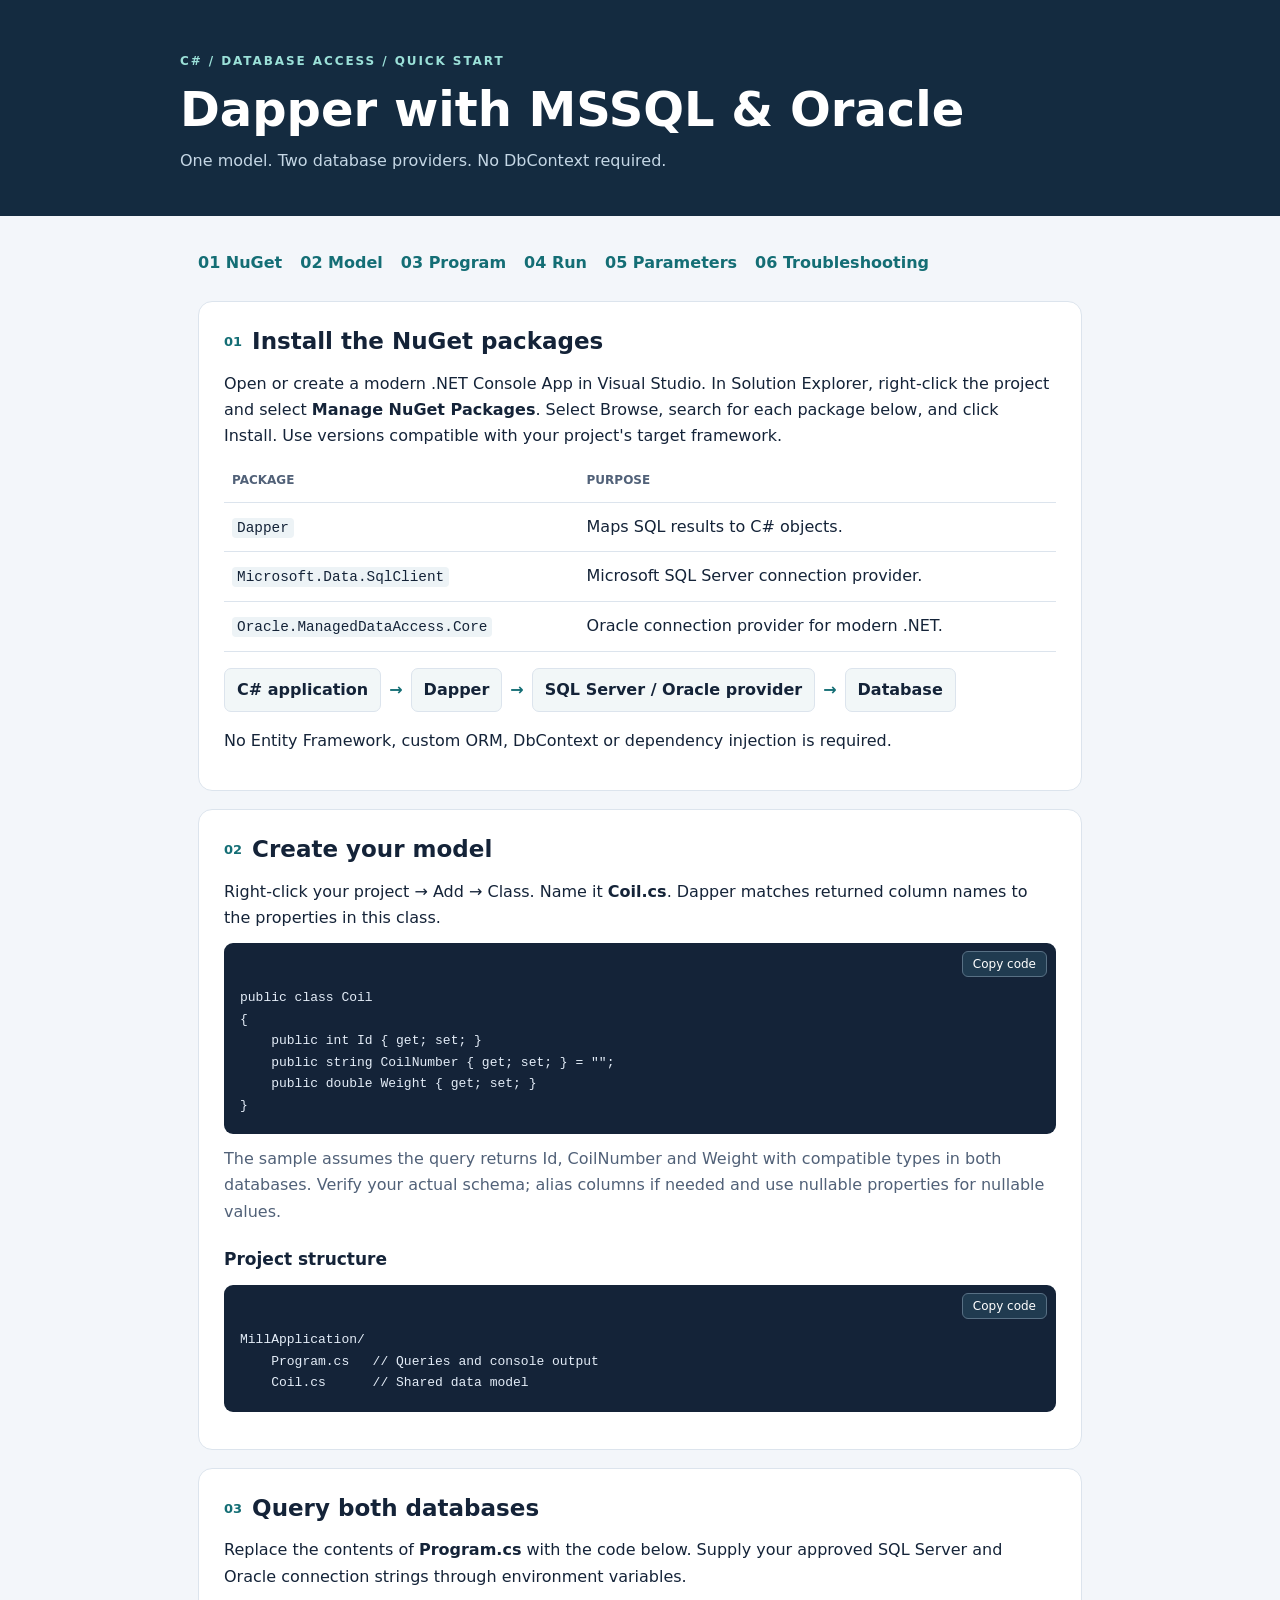
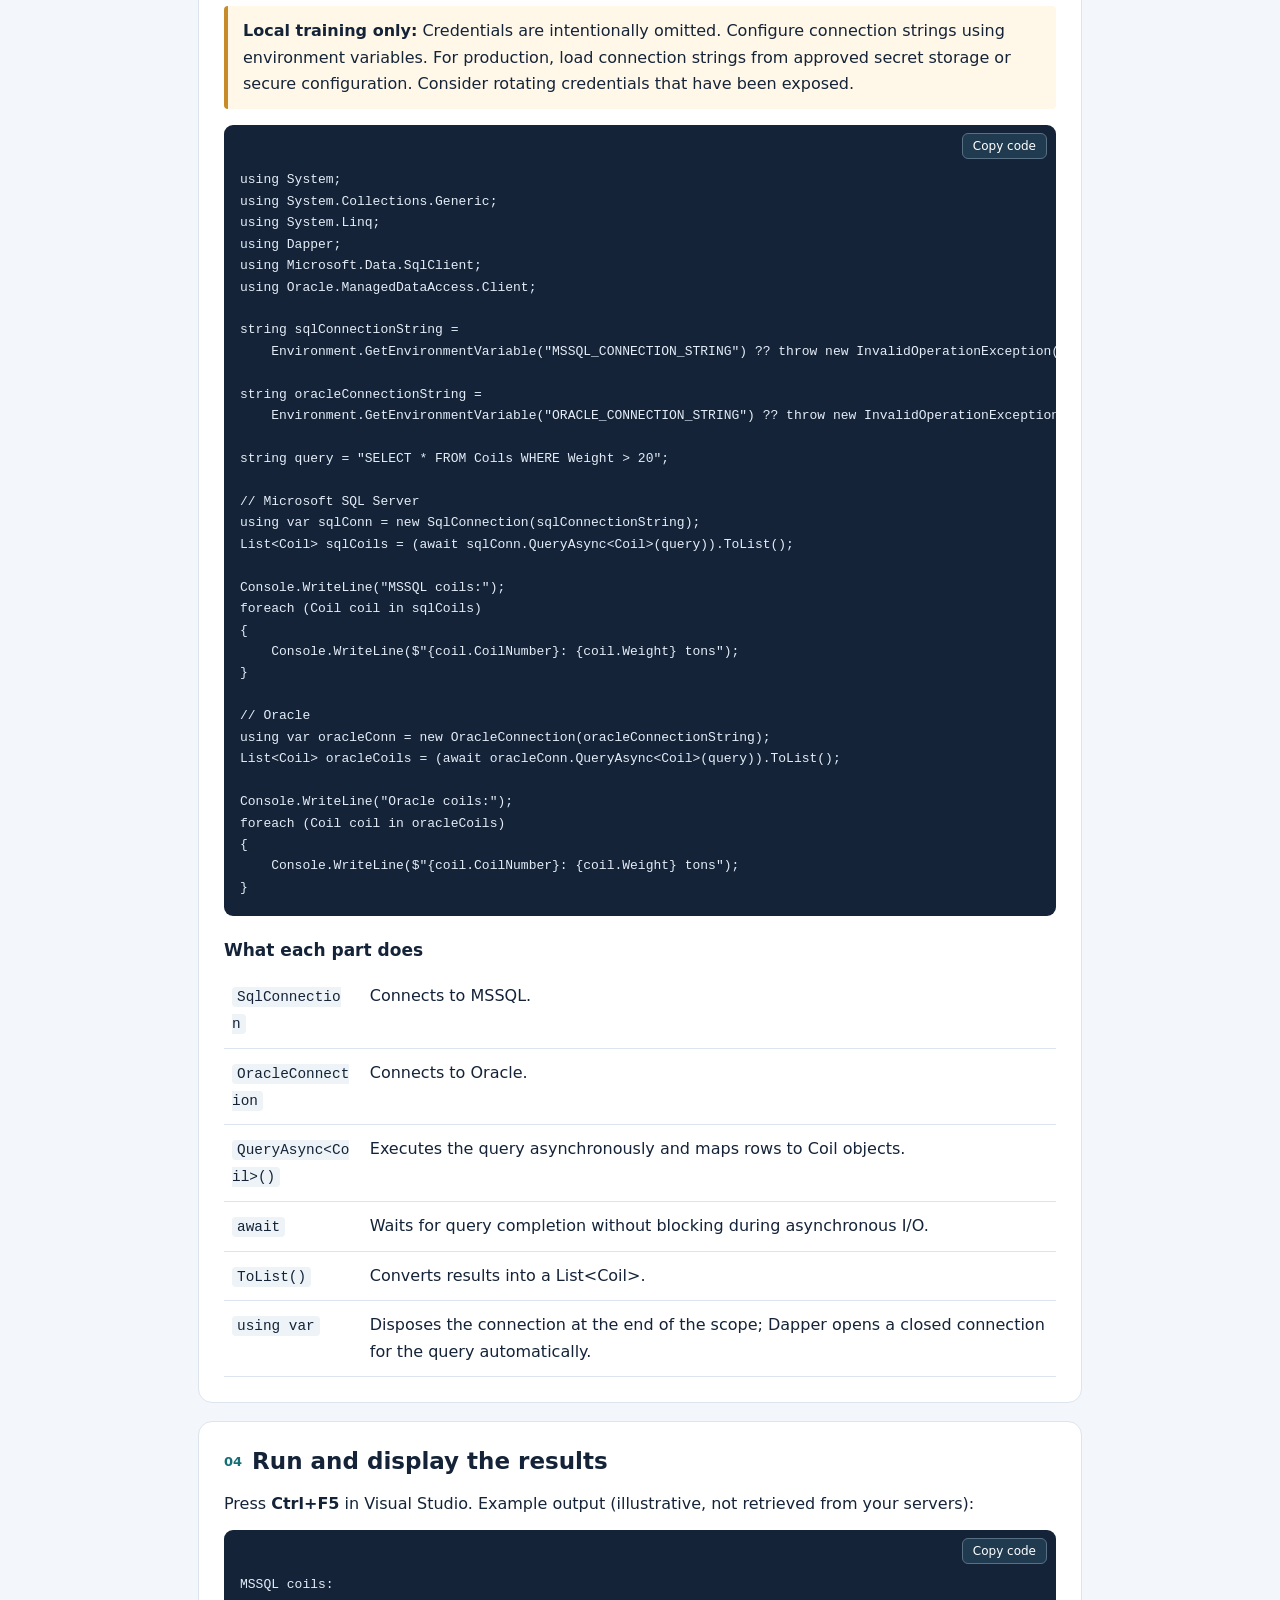
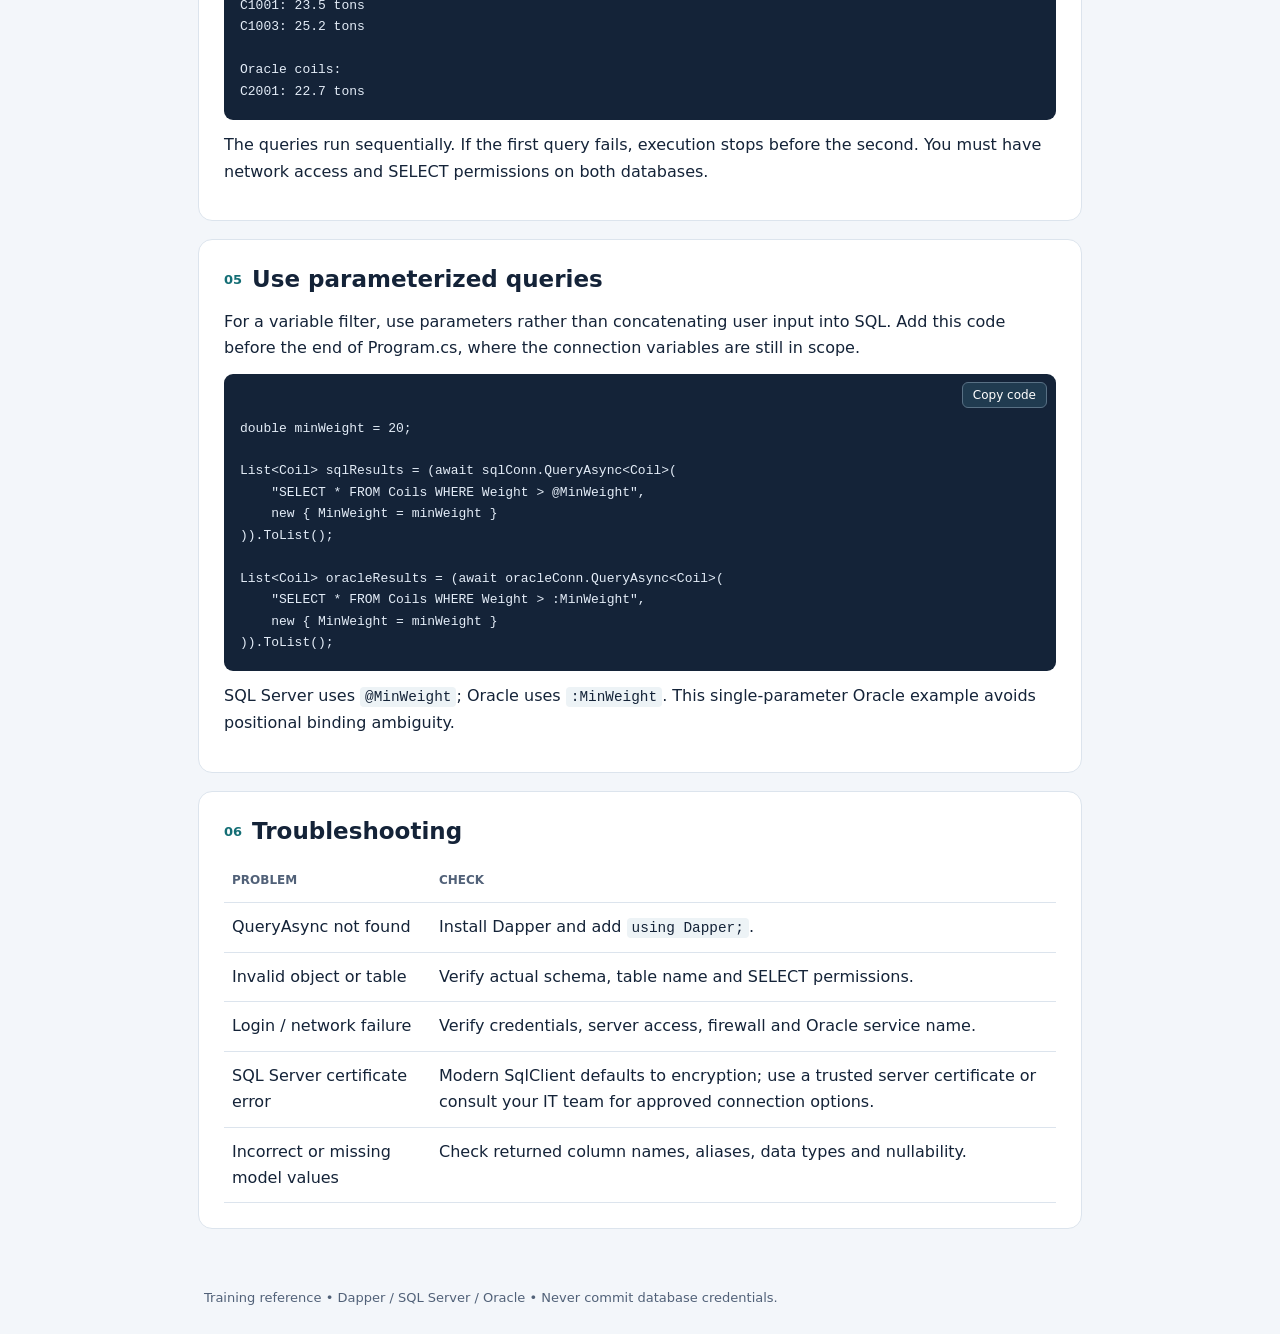
==== guides/database/dapper.html @ f7b78ca5 "Add sanitized Dapper database configuration guide" ====
<!doctype html><html lang="en"><head><meta charset="utf-8"><meta name="viewport" content="width=device-width, initial-scale=1"><title>Dapper | MSSQL & Oracle</title><style>
:root{color-scheme:light;--ink:#142338;--muted:#516178;--line:#dce4ed;--accent:#146e75;--bg:#f3f6fa}*{box-sizing:border-box}body{margin:0;background:var(--bg);color:var(--ink);font:16px/1.65 system-ui,Segoe UI,sans-serif}header{background:#142b40;color:#fff;padding:52px 24px 42px}header>div,main,footer{max-width:920px;margin:auto}h1{font-size:clamp(32px,5vw,48px);line-height:1.13;margin:10px 0}header p{color:#c5d7e5;margin:12px 0 0}.eyebrow{font-size:12px;letter-spacing:.16em;font-weight:750;color:#9be0d8}main{padding:24px 18px 40px}nav{display:flex;flex-wrap:wrap;gap:8px 18px;padding:10px 0 24px}a{color:var(--accent);font-weight:650;text-decoration:none}a:hover{text-decoration:underline}section{background:white;border:1px solid var(--line);border-radius:14px;padding:25px;margin-bottom:18px;scroll-margin-top:12px}h2{font-size:23px;line-height:1.3;margin:0 0 14px}h3{font-size:17px;margin:20px 0 8px}p{margin:10px 0}li{margin:5px 0}small,.muted{color:var(--muted)}.num{font-size:13px;display:inline-block;vertical-align:3px;margin-right:10px;color:var(--accent);font-weight:800}.code{position:relative;background:#142338;border-radius:9px;margin:12px 0;color:#e4edf8;overflow:hidden}.code pre{margin:0;padding:44px 16px 18px;overflow:auto;font:13px/1.65 Consolas,monospace;tab-size:4}.copy{position:absolute;right:9px;top:8px;border:1px solid #587084;background:#203b50;color:#fff;border-radius:6px;padding:5px 10px;cursor:pointer;font:12px system-ui}p code,li code,td code{background:#edf3f6;padding:2px 5px;border-radius:4px;font-size:.9em;overflow-wrap:anywhere}table{width:100%;border-collapse:collapse;text-align:left}td,th{padding:11px 8px;border-bottom:1px solid var(--line);vertical-align:top}th{font-size:12px;text-transform:uppercase;color:var(--muted)}.note{border-left:4px solid #c78b29;background:#fff8e8;padding:12px 15px;border-radius:4px;margin:16px 0}.flow{display:flex;gap:8px;align-items:center;flex-wrap:wrap;margin:16px 0}.flow span{border:1px solid var(--line);background:#f2f7f8;padding:8px 12px;border-radius:7px;font-weight:600}.flow b{color:var(--accent)}footer{padding:0 24px 30px;color:var(--muted);font-size:13px}@media print{body{background:white}header{background:white;color:var(--ink);padding:15px}header p,.eyebrow{color:var(--muted)}section{break-inside:auto;border:none;padding:10px}.copy,nav{display:none}.code pre{white-space:pre-wrap;overflow-wrap:anywhere;padding:12px;color:#111;background:#f0f2f4}.code{break-inside:auto}}</style></head><body><header><div><div class="eyebrow">C# / DATABASE ACCESS / QUICK START</div><h1>Dapper with MSSQL &amp; Oracle</h1><p>One model. Two database providers. No DbContext required.</p></div></header><main><nav><a href="#setup">01 NuGet</a><a href="#model">02 Model</a><a href="#program">03 Program</a><a href="#run">04 Run</a><a href="#parameters">05 Parameters</a><a href="#troubleshoot">06 Troubleshooting</a></nav>
<section id="setup"><h2><span class="num">01</span>Install the NuGet packages</h2><p>Open or create a modern .NET Console App in Visual Studio. In Solution Explorer, right-click the project and select <strong>Manage NuGet Packages</strong>. Select Browse, search for each package below, and click Install. Use versions compatible with your project's target framework.</p><table><thead><tr><th>Package</th><th>Purpose</th></tr></thead><tbody><tr><td><code>Dapper</code></td><td>Maps SQL results to C# objects.</td></tr><tr><td><code>Microsoft.Data.SqlClient</code></td><td>Microsoft SQL Server connection provider.</td></tr><tr><td><code>Oracle.ManagedDataAccess.Core</code></td><td>Oracle connection provider for modern .NET.</td></tr></tbody></table><div class="flow"><span>C# application</span><b>→</b><span>Dapper</span><b>→</b><span>SQL Server / Oracle provider</span><b>→</b><span>Database</span></div><p>No Entity Framework, custom ORM, DbContext or dependency injection is required.</p></section>
<section id="model"><h2><span class="num">02</span>Create your model</h2><p>Right-click your project → Add → Class. Name it <strong>Coil.cs</strong>. Dapper matches returned column names to the properties in this class.</p><div class="code"><button type="button" class="copy">Copy code</button><pre><code>public class Coil
{
    public int Id { get; set; }
    public string CoilNumber { get; set; } = &quot;&quot;;
    public double Weight { get; set; }
}</code></pre></div><p class="muted">The sample assumes the query returns Id, CoilNumber and Weight with compatible types in both databases. Verify your actual schema; alias columns if needed and use nullable properties for nullable values.</p><h3>Project structure</h3><div class="code"><button type="button" class="copy">Copy code</button><pre><code>MillApplication/
    Program.cs   // Queries and console output
    Coil.cs      // Shared data model</code></pre></div></section>
<section id="program"><h2><span class="num">03</span>Query both databases</h2><p>Replace the contents of <strong>Program.cs</strong> with the code below. Supply your approved SQL Server and Oracle connection strings through environment variables.</p><div class="note"><strong>Local training only:</strong> Credentials are intentionally omitted. Configure connection strings using environment variables. For production, load connection strings from approved secret storage or secure configuration. Consider rotating credentials that have been exposed.</div><div class="code"><button type="button" class="copy">Copy code</button><pre><code>using System;
using System.Collections.Generic;
using System.Linq;
using Dapper;
using Microsoft.Data.SqlClient;
using Oracle.ManagedDataAccess.Client;

string sqlConnectionString =
    Environment.GetEnvironmentVariable(&quot;MSSQL_CONNECTION_STRING&quot;) ?? throw new InvalidOperationException(&quot;Set MSSQL_CONNECTION_STRING&quot;);

string oracleConnectionString =
    Environment.GetEnvironmentVariable(&quot;ORACLE_CONNECTION_STRING&quot;) ?? throw new InvalidOperationException(&quot;Set ORACLE_CONNECTION_STRING&quot;);

string query = &quot;SELECT * FROM Coils WHERE Weight &gt; 20&quot;;

// Microsoft SQL Server
using var sqlConn = new SqlConnection(sqlConnectionString);
List&lt;Coil&gt; sqlCoils = (await sqlConn.QueryAsync&lt;Coil&gt;(query)).ToList();

Console.WriteLine(&quot;MSSQL coils:&quot;);
foreach (Coil coil in sqlCoils)
{
    Console.WriteLine($&quot;{coil.CoilNumber}: {coil.Weight} tons&quot;);
}

// Oracle
using var oracleConn = new OracleConnection(oracleConnectionString);
List&lt;Coil&gt; oracleCoils = (await oracleConn.QueryAsync&lt;Coil&gt;(query)).ToList();

Console.WriteLine(&quot;Oracle coils:&quot;);
foreach (Coil coil in oracleCoils)
{
    Console.WriteLine($&quot;{coil.CoilNumber}: {coil.Weight} tons&quot;);
}</code></pre></div><h3>What each part does</h3><table><tbody><tr><td><code>SqlConnection</code></td><td>Connects to MSSQL.</td></tr><tr><td><code>OracleConnection</code></td><td>Connects to Oracle.</td></tr><tr><td><code>QueryAsync&lt;Coil&gt;()</code></td><td>Executes the query asynchronously and maps rows to Coil objects.</td></tr><tr><td><code>await</code></td><td>Waits for query completion without blocking during asynchronous I/O.</td></tr><tr><td><code>ToList()</code></td><td>Converts results into a List&lt;Coil&gt;.</td></tr><tr><td><code>using var</code></td><td>Disposes the connection at the end of the scope; Dapper opens a closed connection for the query automatically.</td></tr></tbody></table></section>
<section id="run"><h2><span class="num">04</span>Run and display the results</h2><p>Press <strong>Ctrl+F5</strong> in Visual Studio. Example output (illustrative, not retrieved from your servers):</p><div class="code"><button type="button" class="copy">Copy code</button><pre><code>MSSQL coils:
C1001: 23.5 tons
C1003: 25.2 tons

Oracle coils:
C2001: 22.7 tons</code></pre></div><p>The queries run sequentially. If the first query fails, execution stops before the second. You must have network access and SELECT permissions on both databases.</p></section>
<section id="parameters"><h2><span class="num">05</span>Use parameterized queries</h2><p>For a variable filter, use parameters rather than concatenating user input into SQL. Add this code before the end of Program.cs, where the connection variables are still in scope.</p><div class="code"><button type="button" class="copy">Copy code</button><pre><code>double minWeight = 20;

List&lt;Coil&gt; sqlResults = (await sqlConn.QueryAsync&lt;Coil&gt;(
    &quot;SELECT * FROM Coils WHERE Weight &gt; @MinWeight&quot;,
    new { MinWeight = minWeight }
)).ToList();

List&lt;Coil&gt; oracleResults = (await oracleConn.QueryAsync&lt;Coil&gt;(
    &quot;SELECT * FROM Coils WHERE Weight &gt; :MinWeight&quot;,
    new { MinWeight = minWeight }
)).ToList();</code></pre></div><p>SQL Server uses <code>@MinWeight</code>; Oracle uses <code>:MinWeight</code>. This single-parameter Oracle example avoids positional binding ambiguity.</p></section>
<section id="troubleshoot"><h2><span class="num">06</span>Troubleshooting</h2><table><thead><tr><th>Problem</th><th>Check</th></tr></thead><tbody><tr><td>QueryAsync not found</td><td>Install Dapper and add <code>using Dapper;</code>.</td></tr><tr><td>Invalid object or table</td><td>Verify actual schema, table name and SELECT permissions.</td></tr><tr><td>Login / network failure</td><td>Verify credentials, server access, firewall and Oracle service name.</td></tr><tr><td>SQL Server certificate error</td><td>Modern SqlClient defaults to encryption; use a trusted server certificate or consult your IT team for approved connection options.</td></tr><tr><td>Incorrect or missing model values</td><td>Check returned column names, aliases, data types and nullability.</td></tr></tbody></table></section></main><footer>Training reference • Dapper / SQL Server / Oracle • Never commit database credentials.</footer><script>document.querySelectorAll('.copy').forEach(b=>b.addEventListener('click',async()=>{const c=b.nextElementSibling.innerText;try{await navigator.clipboard.writeText(c)}catch(e){const t=document.createElement('textarea');t.value=c;document.body.append(t);t.select();const ok=document.execCommand('copy');t.remove();if(!ok){b.textContent='Select code to copy';return}}b.textContent='Copied';setTimeout(()=>b.textContent='Copy code',1400)}));</script></body></html>
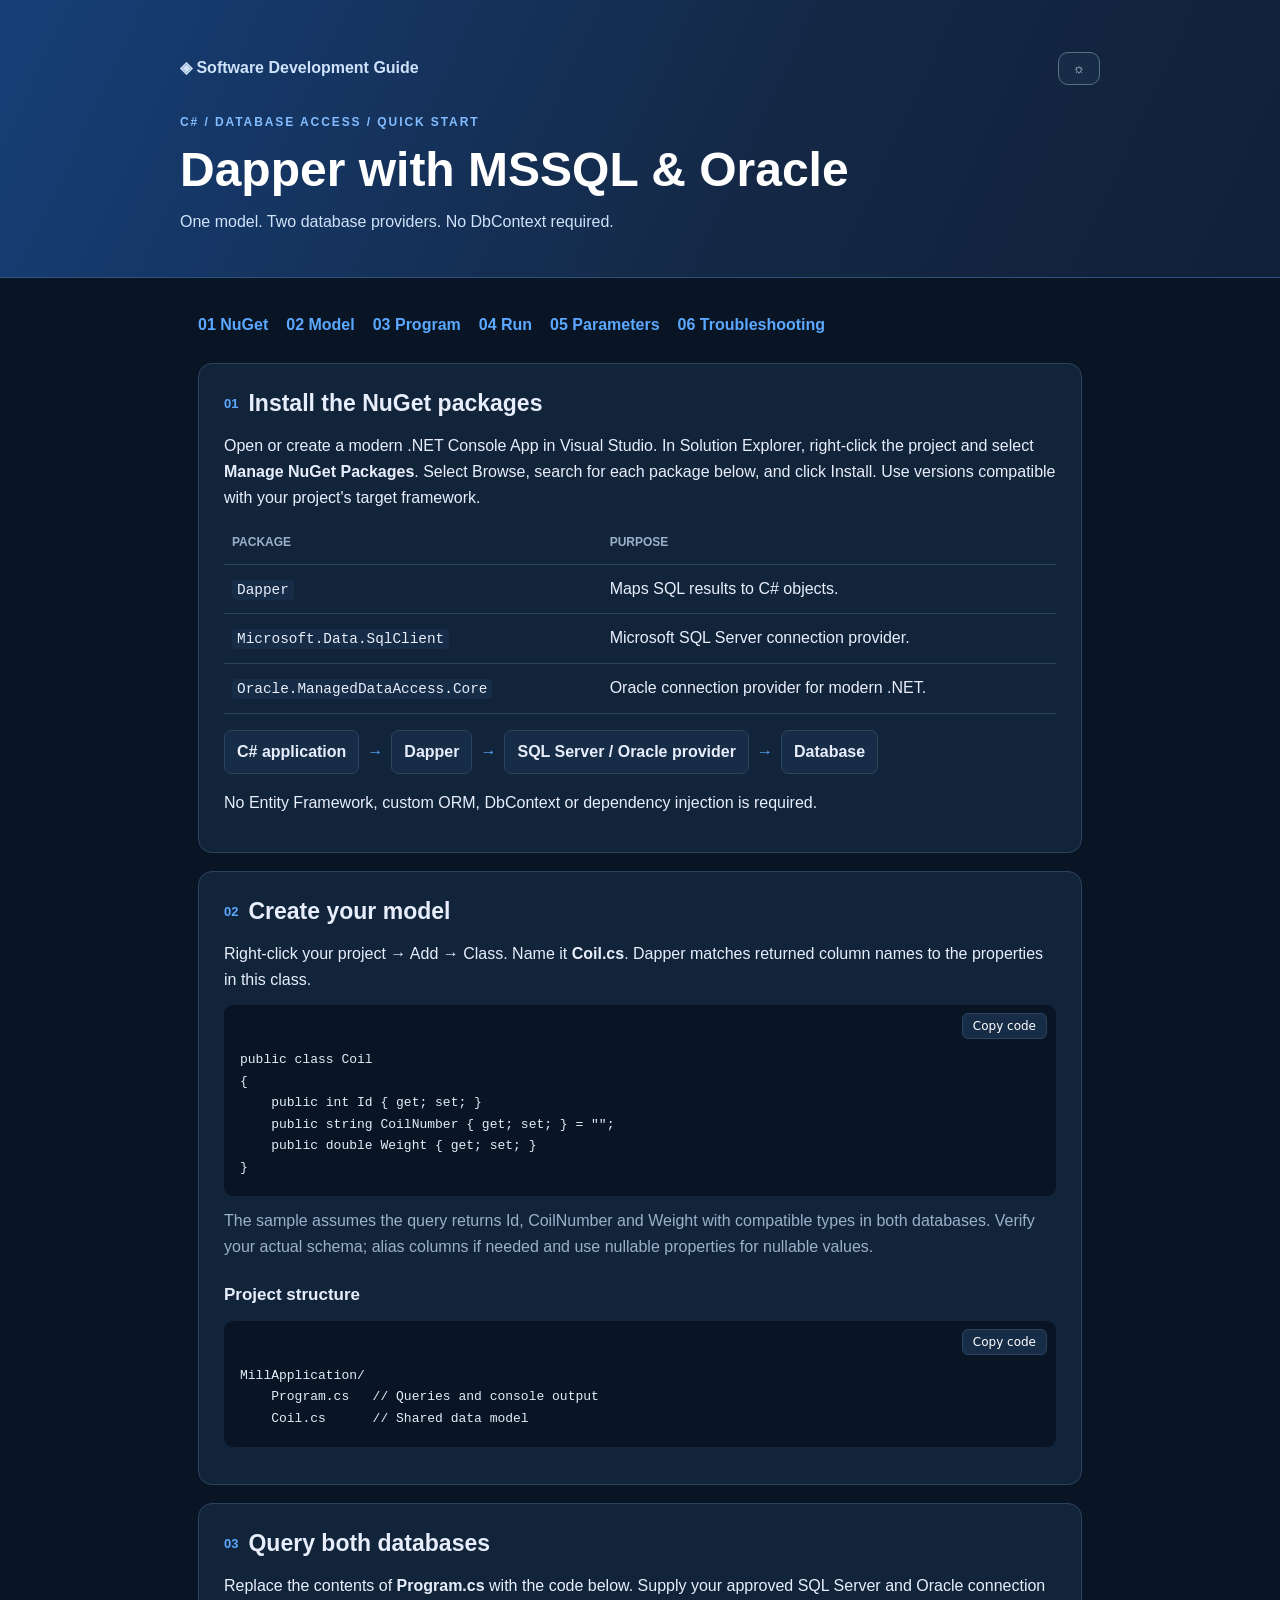
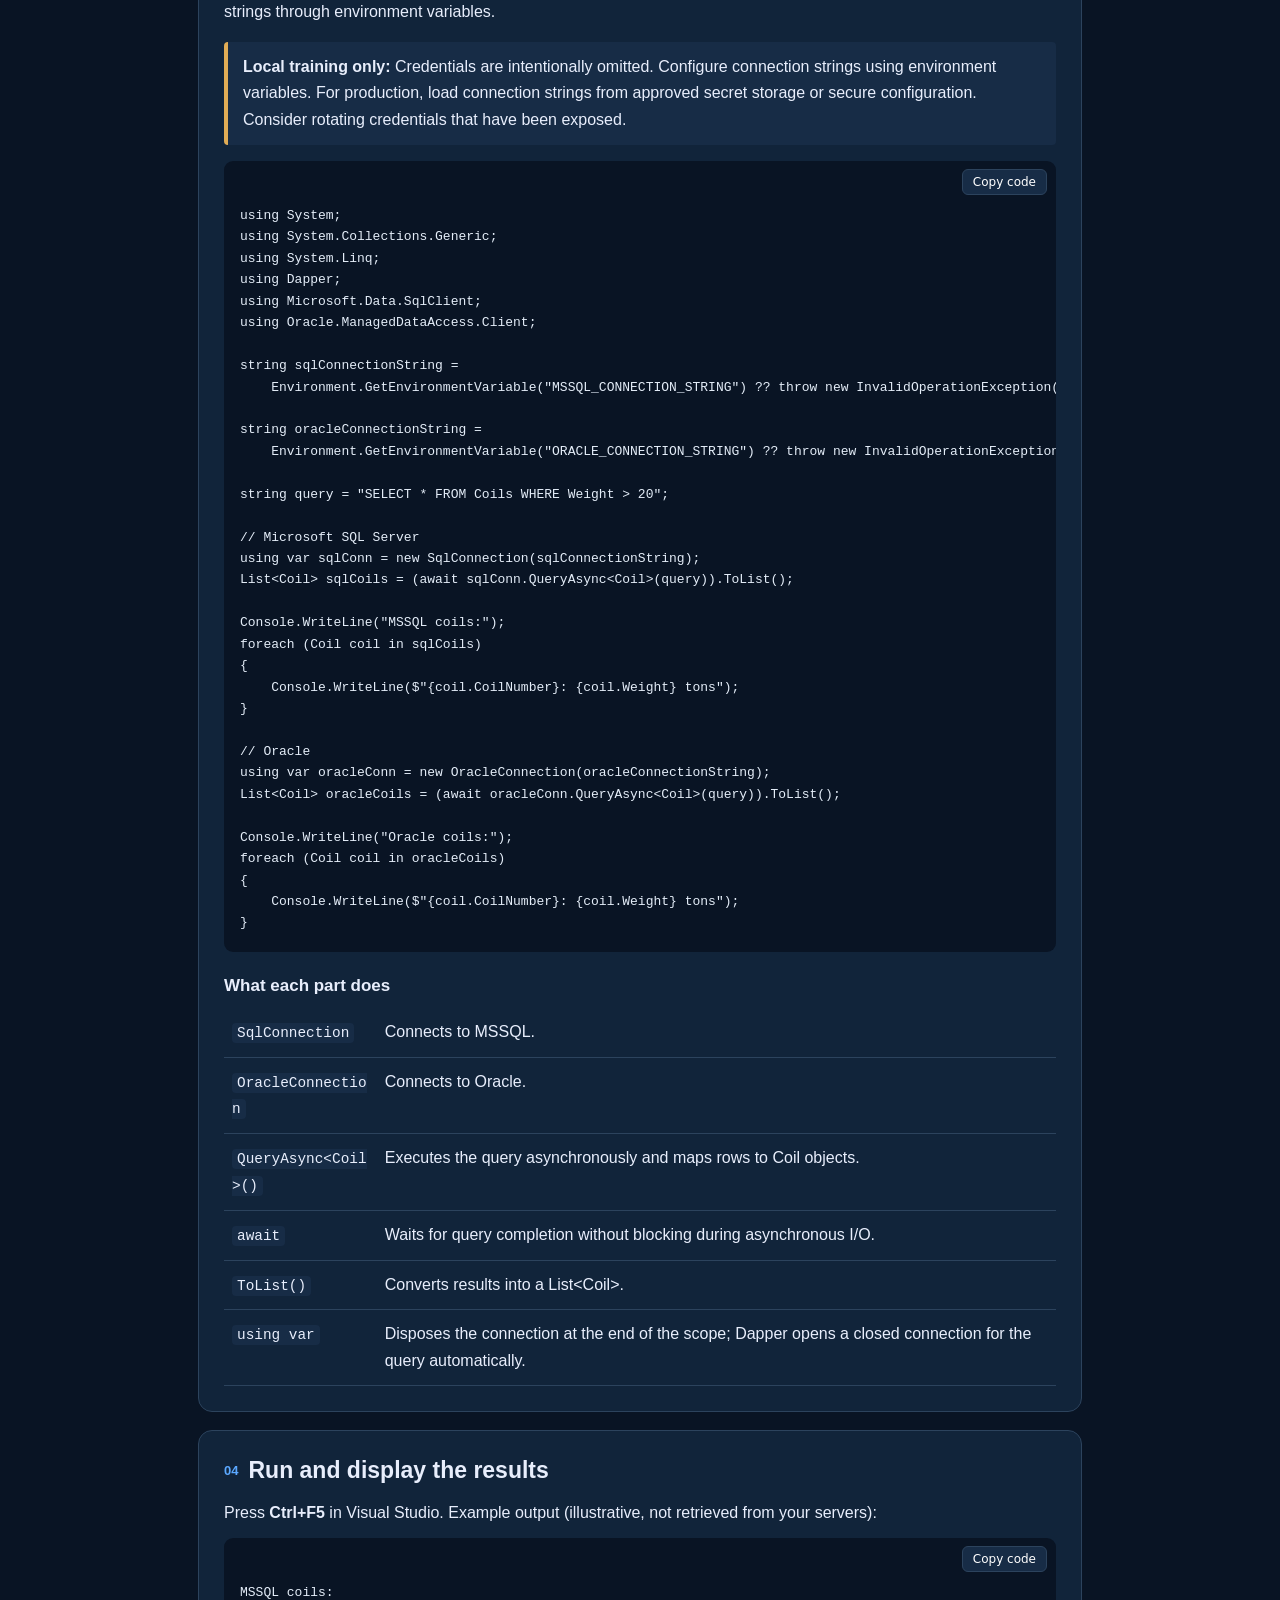
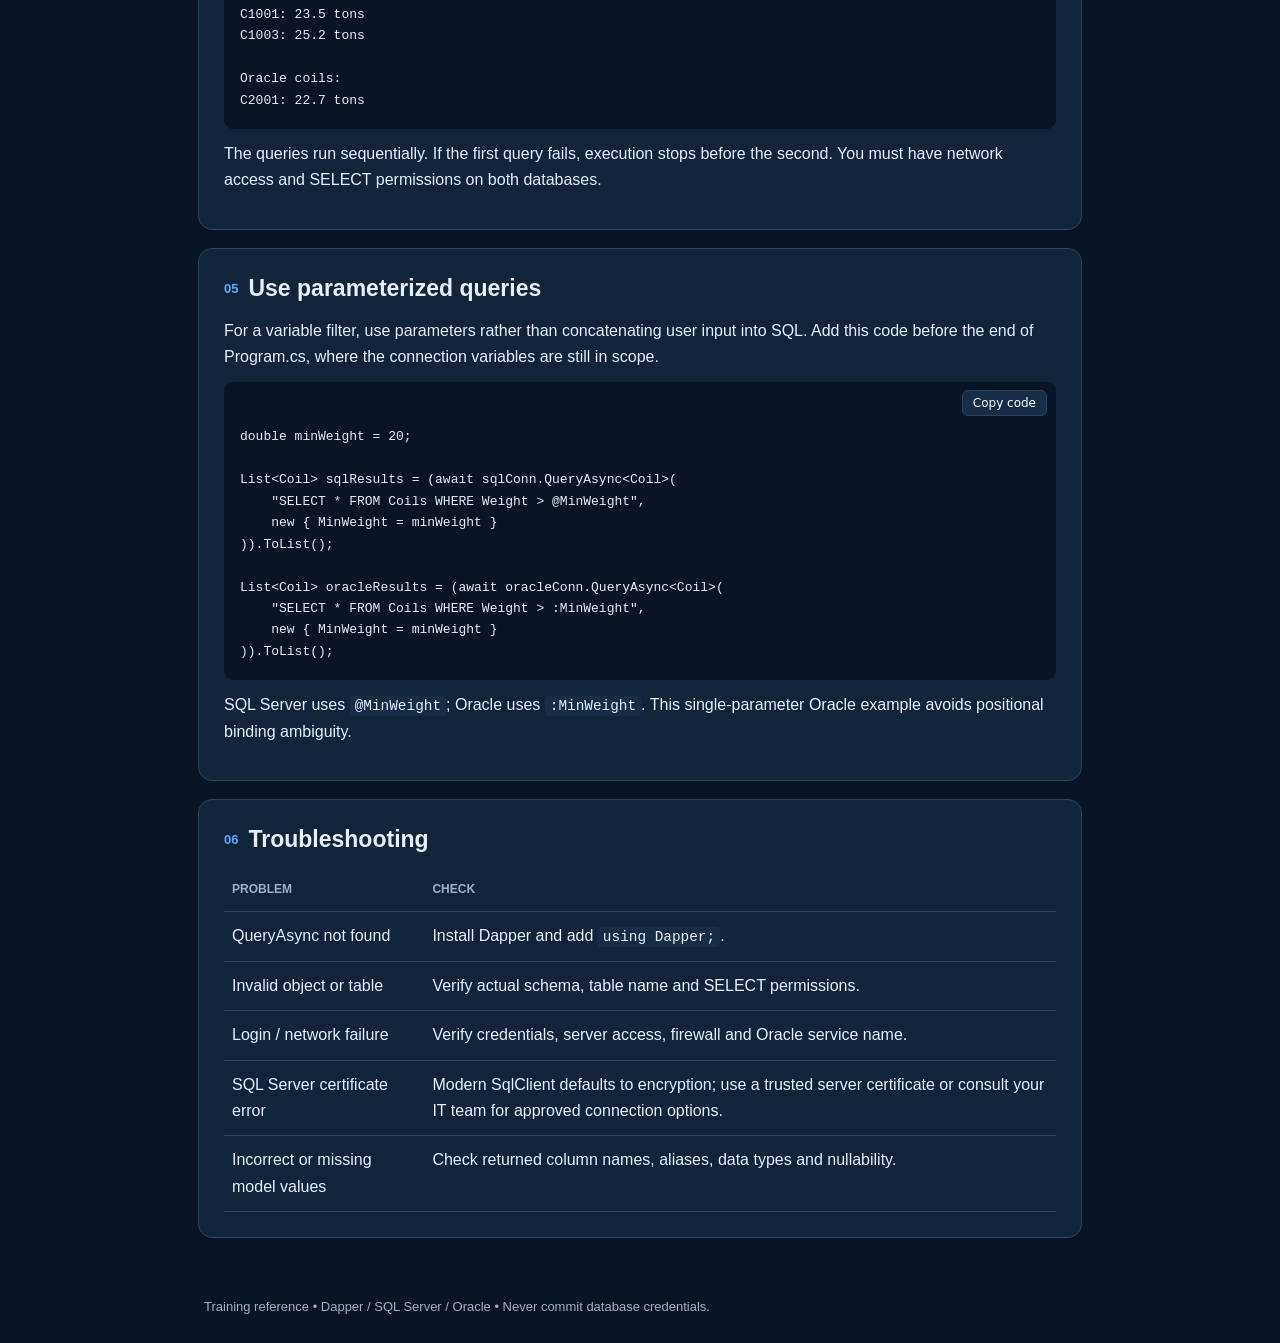
==== commit 459b418b: "Match Training Encyclopedia theme on dapper.html" ====
--- a/guides/database/dapper.html
+++ b/guides/database/dapper.html
@@ -1,5 +1,24 @@
 <!doctype html><html lang="en"><head><meta charset="utf-8"><meta name="viewport" content="width=device-width, initial-scale=1"><title>Dapper | MSSQL & Oracle</title><style>
-:root{color-scheme:light;--ink:#142338;--muted:#516178;--line:#dce4ed;--accent:#146e75;--bg:#f3f6fa}*{box-sizing:border-box}body{margin:0;background:var(--bg);color:var(--ink);font:16px/1.65 system-ui,Segoe UI,sans-serif}header{background:#142b40;color:#fff;padding:52px 24px 42px}header>div,main,footer{max-width:920px;margin:auto}h1{font-size:clamp(32px,5vw,48px);line-height:1.13;margin:10px 0}header p{color:#c5d7e5;margin:12px 0 0}.eyebrow{font-size:12px;letter-spacing:.16em;font-weight:750;color:#9be0d8}main{padding:24px 18px 40px}nav{display:flex;flex-wrap:wrap;gap:8px 18px;padding:10px 0 24px}a{color:var(--accent);font-weight:650;text-decoration:none}a:hover{text-decoration:underline}section{background:white;border:1px solid var(--line);border-radius:14px;padding:25px;margin-bottom:18px;scroll-margin-top:12px}h2{font-size:23px;line-height:1.3;margin:0 0 14px}h3{font-size:17px;margin:20px 0 8px}p{margin:10px 0}li{margin:5px 0}small,.muted{color:var(--muted)}.num{font-size:13px;display:inline-block;vertical-align:3px;margin-right:10px;color:var(--accent);font-weight:800}.code{position:relative;background:#142338;border-radius:9px;margin:12px 0;color:#e4edf8;overflow:hidden}.code pre{margin:0;padding:44px 16px 18px;overflow:auto;font:13px/1.65 Consolas,monospace;tab-size:4}.copy{position:absolute;right:9px;top:8px;border:1px solid #587084;background:#203b50;color:#fff;border-radius:6px;padding:5px 10px;cursor:pointer;font:12px system-ui}p code,li code,td code{background:#edf3f6;padding:2px 5px;border-radius:4px;font-size:.9em;overflow-wrap:anywhere}table{width:100%;border-collapse:collapse;text-align:left}td,th{padding:11px 8px;border-bottom:1px solid var(--line);vertical-align:top}th{font-size:12px;text-transform:uppercase;color:var(--muted)}.note{border-left:4px solid #c78b29;background:#fff8e8;padding:12px 15px;border-radius:4px;margin:16px 0}.flow{display:flex;gap:8px;align-items:center;flex-wrap:wrap;margin:16px 0}.flow span{border:1px solid var(--line);background:#f2f7f8;padding:8px 12px;border-radius:7px;font-weight:600}.flow b{color:var(--accent)}footer{padding:0 24px 30px;color:var(--muted);font-size:13px}@media print{body{background:white}header{background:white;color:var(--ink);padding:15px}header p,.eyebrow{color:var(--muted)}section{break-inside:auto;border:none;padding:10px}.copy,nav{display:none}.code pre{white-space:pre-wrap;overflow-wrap:anywhere;padding:12px;color:#111;background:#f0f2f4}.code{break-inside:auto}}</style></head><body><header><div><div class="eyebrow">C# / DATABASE ACCESS / QUICK START</div><h1>Dapper with MSSQL &amp; Oracle</h1><p>One model. Two database providers. No DbContext required.</p></div></header><main><nav><a href="#setup">01 NuGet</a><a href="#model">02 Model</a><a href="#program">03 Program</a><a href="#run">04 Run</a><a href="#parameters">05 Parameters</a><a href="#troubleshoot">06 Troubleshooting</a></nav>
+:root{color-scheme:light;--ink:#142338;--muted:#516178;--line:#dce4ed;--accent:#146e75;--bg:#f3f6fa}*{box-sizing:border-box}body{margin:0;background:var(--bg);color:var(--ink);font:16px/1.65 system-ui,Segoe UI,sans-serif}header{background:#142b40;color:#fff;padding:52px 24px 42px}header>div,main,footer{max-width:920px;margin:auto}h1{font-size:clamp(32px,5vw,48px);line-height:1.13;margin:10px 0}header p{color:#c5d7e5;margin:12px 0 0}.eyebrow{font-size:12px;letter-spacing:.16em;font-weight:750;color:#9be0d8}main{padding:24px 18px 40px}nav{display:flex;flex-wrap:wrap;gap:8px 18px;padding:10px 0 24px}a{color:var(--accent);font-weight:650;text-decoration:none}a:hover{text-decoration:underline}section{background:white;border:1px solid var(--line);border-radius:14px;padding:25px;margin-bottom:18px;scroll-margin-top:12px}h2{font-size:23px;line-height:1.3;margin:0 0 14px}h3{font-size:17px;margin:20px 0 8px}p{margin:10px 0}li{margin:5px 0}small,.muted{color:var(--muted)}.num{font-size:13px;display:inline-block;vertical-align:3px;margin-right:10px;color:var(--accent);font-weight:800}.code{position:relative;background:#142338;border-radius:9px;margin:12px 0;color:#e4edf8;overflow:hidden}.code pre{margin:0;padding:44px 16px 18px;overflow:auto;font:13px/1.65 Consolas,monospace;tab-size:4}.copy{position:absolute;right:9px;top:8px;border:1px solid #587084;background:#203b50;color:#fff;border-radius:6px;padding:5px 10px;cursor:pointer;font:12px system-ui}p code,li code,td code{background:#edf3f6;padding:2px 5px;border-radius:4px;font-size:.9em;overflow-wrap:anywhere}table{width:100%;border-collapse:collapse;text-align:left}td,th{padding:11px 8px;border-bottom:1px solid var(--line);vertical-align:top}th{font-size:12px;text-transform:uppercase;color:var(--muted)}.note{border-left:4px solid #c78b29;background:#fff8e8;padding:12px 15px;border-radius:4px;margin:16px 0}.flow{display:flex;gap:8px;align-items:center;flex-wrap:wrap;margin:16px 0}.flow span{border:1px solid var(--line);background:#f2f7f8;padding:8px 12px;border-radius:7px;font-weight:600}.flow b{color:var(--accent)}footer{padding:0 24px 30px;color:var(--muted);font-size:13px}@media print{body{background:white}header{background:white;color:var(--ink);padding:15px}header p,.eyebrow{color:var(--muted)}section{break-inside:auto;border:none;padding:10px}.copy,nav{display:none}.code pre{white-space:pre-wrap;overflow-wrap:anywhere;padding:12px;color:#111;background:#f0f2f4}.code{break-inside:auto}}
+/* Match the Training Encyclopedia look while retaining guide-specific layouts. */
+:root{color-scheme:dark;--bg:#091424;--ink:#e8eefc;--muted:#9bb0c9;--line:#2c435d;--accent:#5ba8ff;--panel:#11243a;--card:#172c46}
+body{background:var(--bg);color:var(--ink);font-family:Inter,"Segoe UI",Arial,sans-serif}
+body.light{color-scheme:light;--bg:#f7f9fc;--ink:#17263a;--muted:#54657b;--line:#dbe3ee;--accent:#0867d9;--panel:#fff;--card:#fff}
+header{background:linear-gradient(115deg,#163f78,#142845 60%,#102038);color:#fff;border-bottom:1px solid #31517a}
+header p{color:#d0e2fa}.eyebrow{color:#83bdff}
+section{background:var(--panel);border-color:var(--line);color:var(--ink)}
+.note{background:var(--card);border-left-color:#e1ac55}
+.flow span{background:var(--card);border-color:var(--line)}
+p code,li code,td code{background:var(--card);color:var(--ink)}
+th{color:var(--muted)}
+.code{background:#091424}.copy{background:#172c46;border-color:#2c435d}
+.guide-toolbar{display:flex;align-items:center;justify-content:space-between;gap:10px;max-width:920px;margin:0 auto 28px}
+.guide-toolbar a{color:#d0e2fa;text-decoration:none;font-weight:700}
+.guide-theme{background:#172c46;color:#e8eefc;border:1px solid #587084;border-radius:10px;padding:8px 14px;cursor:pointer}
+body.light .code{background:#142338}
+@media(max-width:600px){.guide-toolbar{margin-bottom:20px}}
+@media print{body,body.light{color:#111;background:#fff}section{background:white;color:#111}.guide-toolbar{display:none}}
+</style></head><body><header><div class="guide-toolbar"><a href="../../index.html">◈ Software Development Guide</a><button id="guide-theme" class="guide-theme" type="button" aria-label="Toggle light and dark theme">☼</button></div><div><div class="eyebrow">C# / DATABASE ACCESS / QUICK START</div><h1>Dapper with MSSQL &amp; Oracle</h1><p>One model. Two database providers. No DbContext required.</p></div></header><main><nav><a href="#setup">01 NuGet</a><a href="#model">02 Model</a><a href="#program">03 Program</a><a href="#run">04 Run</a><a href="#parameters">05 Parameters</a><a href="#troubleshoot">06 Troubleshooting</a></nav>
 <section id="setup"><h2><span class="num">01</span>Install the NuGet packages</h2><p>Open or create a modern .NET Console App in Visual Studio. In Solution Explorer, right-click the project and select <strong>Manage NuGet Packages</strong>. Select Browse, search for each package below, and click Install. Use versions compatible with your project's target framework.</p><table><thead><tr><th>Package</th><th>Purpose</th></tr></thead><tbody><tr><td><code>Dapper</code></td><td>Maps SQL results to C# objects.</td></tr><tr><td><code>Microsoft.Data.SqlClient</code></td><td>Microsoft SQL Server connection provider.</td></tr><tr><td><code>Oracle.ManagedDataAccess.Core</code></td><td>Oracle connection provider for modern .NET.</td></tr></tbody></table><div class="flow"><span>C# application</span><b>→</b><span>Dapper</span><b>→</b><span>SQL Server / Oracle provider</span><b>→</b><span>Database</span></div><p>No Entity Framework, custom ORM, DbContext or dependency injection is required.</p></section>
 <section id="model"><h2><span class="num">02</span>Create your model</h2><p>Right-click your project → Add → Class. Name it <strong>Coil.cs</strong>. Dapper matches returned column names to the properties in this class.</p><div class="code"><button type="button" class="copy">Copy code</button><pre><code>public class Coil
 {
@@ -60,4 +79,13 @@
     &quot;SELECT * FROM Coils WHERE Weight &gt; :MinWeight&quot;,
     new { MinWeight = minWeight }
 )).ToList();</code></pre></div><p>SQL Server uses <code>@MinWeight</code>; Oracle uses <code>:MinWeight</code>. This single-parameter Oracle example avoids positional binding ambiguity.</p></section>
-<section id="troubleshoot"><h2><span class="num">06</span>Troubleshooting</h2><table><thead><tr><th>Problem</th><th>Check</th></tr></thead><tbody><tr><td>QueryAsync not found</td><td>Install Dapper and add <code>using Dapper;</code>.</td></tr><tr><td>Invalid object or table</td><td>Verify actual schema, table name and SELECT permissions.</td></tr><tr><td>Login / network failure</td><td>Verify credentials, server access, firewall and Oracle service name.</td></tr><tr><td>SQL Server certificate error</td><td>Modern SqlClient defaults to encryption; use a trusted server certificate or consult your IT team for approved connection options.</td></tr><tr><td>Incorrect or missing model values</td><td>Check returned column names, aliases, data types and nullability.</td></tr></tbody></table></section></main><footer>Training reference • Dapper / SQL Server / Oracle • Never commit database credentials.</footer><script>document.querySelectorAll('.copy').forEach(b=>b.addEventListener('click',async()=>{const c=b.nextElementSibling.innerText;try{await navigator.clipboard.writeText(c)}catch(e){const t=document.createElement('textarea');t.value=c;document.body.append(t);t.select();const ok=document.execCommand('copy');t.remove();if(!ok){b.textContent='Select code to copy';return}}b.textContent='Copied';setTimeout(()=>b.textContent='Copy code',1400)}));</script></body></html>+<section id="troubleshoot"><h2><span class="num">06</span>Troubleshooting</h2><table><thead><tr><th>Problem</th><th>Check</th></tr></thead><tbody><tr><td>QueryAsync not found</td><td>Install Dapper and add <code>using Dapper;</code>.</td></tr><tr><td>Invalid object or table</td><td>Verify actual schema, table name and SELECT permissions.</td></tr><tr><td>Login / network failure</td><td>Verify credentials, server access, firewall and Oracle service name.</td></tr><tr><td>SQL Server certificate error</td><td>Modern SqlClient defaults to encryption; use a trusted server certificate or consult your IT team for approved connection options.</td></tr><tr><td>Incorrect or missing model values</td><td>Check returned column names, aliases, data types and nullability.</td></tr></tbody></table></section></main><footer>Training reference • Dapper / SQL Server / Oracle • Never commit database credentials.</footer><script>document.querySelectorAll('.copy').forEach(b=>b.addEventListener('click',async()=>{const c=b.nextElementSibling.innerText;try{await navigator.clipboard.writeText(c)}catch(e){const t=document.createElement('textarea');t.value=c;document.body.append(t);t.select();const ok=document.execCommand('copy');t.remove();if(!ok){b.textContent='Select code to copy';return}}b.textContent='Copied';setTimeout(()=>b.textContent='Copy code',1400)}));</script><script>
+(function(){
+  const key="development-guide-theme";
+  if(localStorage.getItem(key)==="light")document.body.classList.add("light");
+  document.getElementById("guide-theme").addEventListener("click",()=>{
+    document.body.classList.toggle("light");
+    localStorage.setItem(key,document.body.classList.contains("light")?"light":"dark");
+  });
+})();
+</script></body></html>
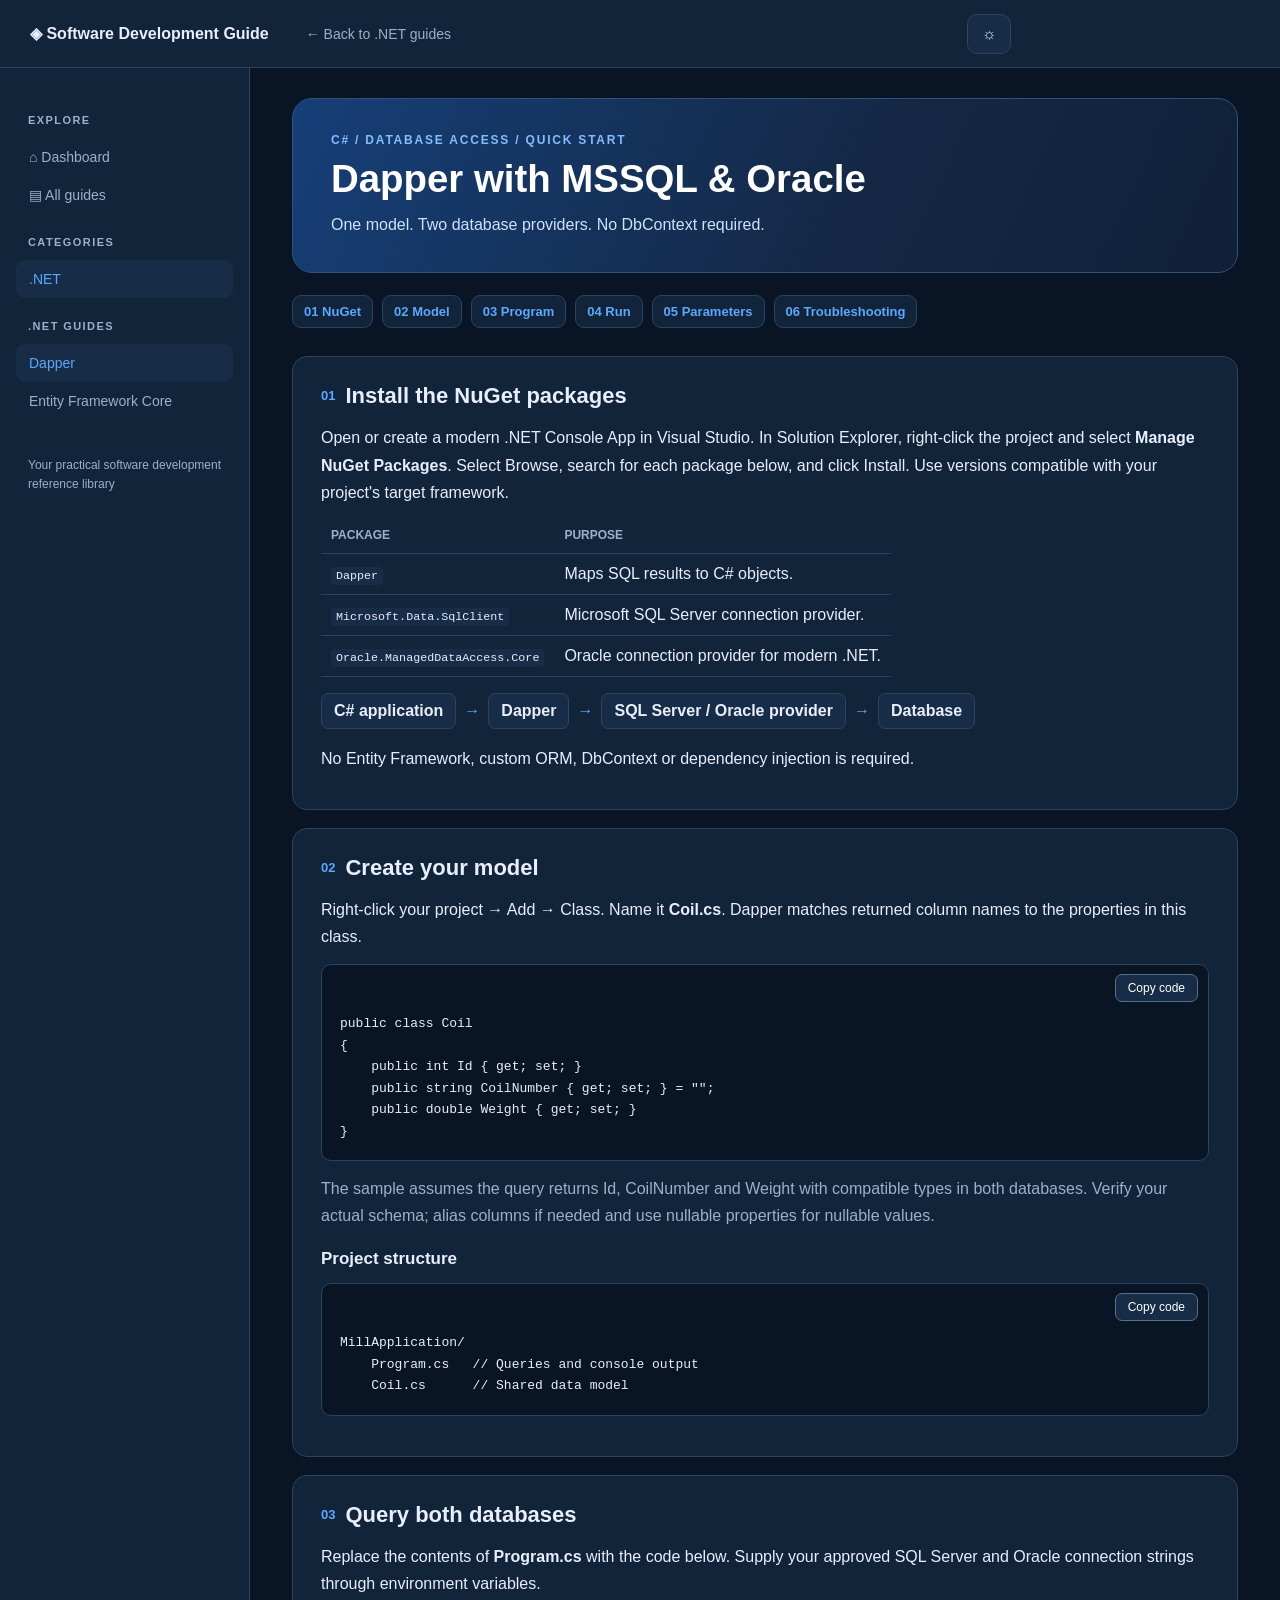
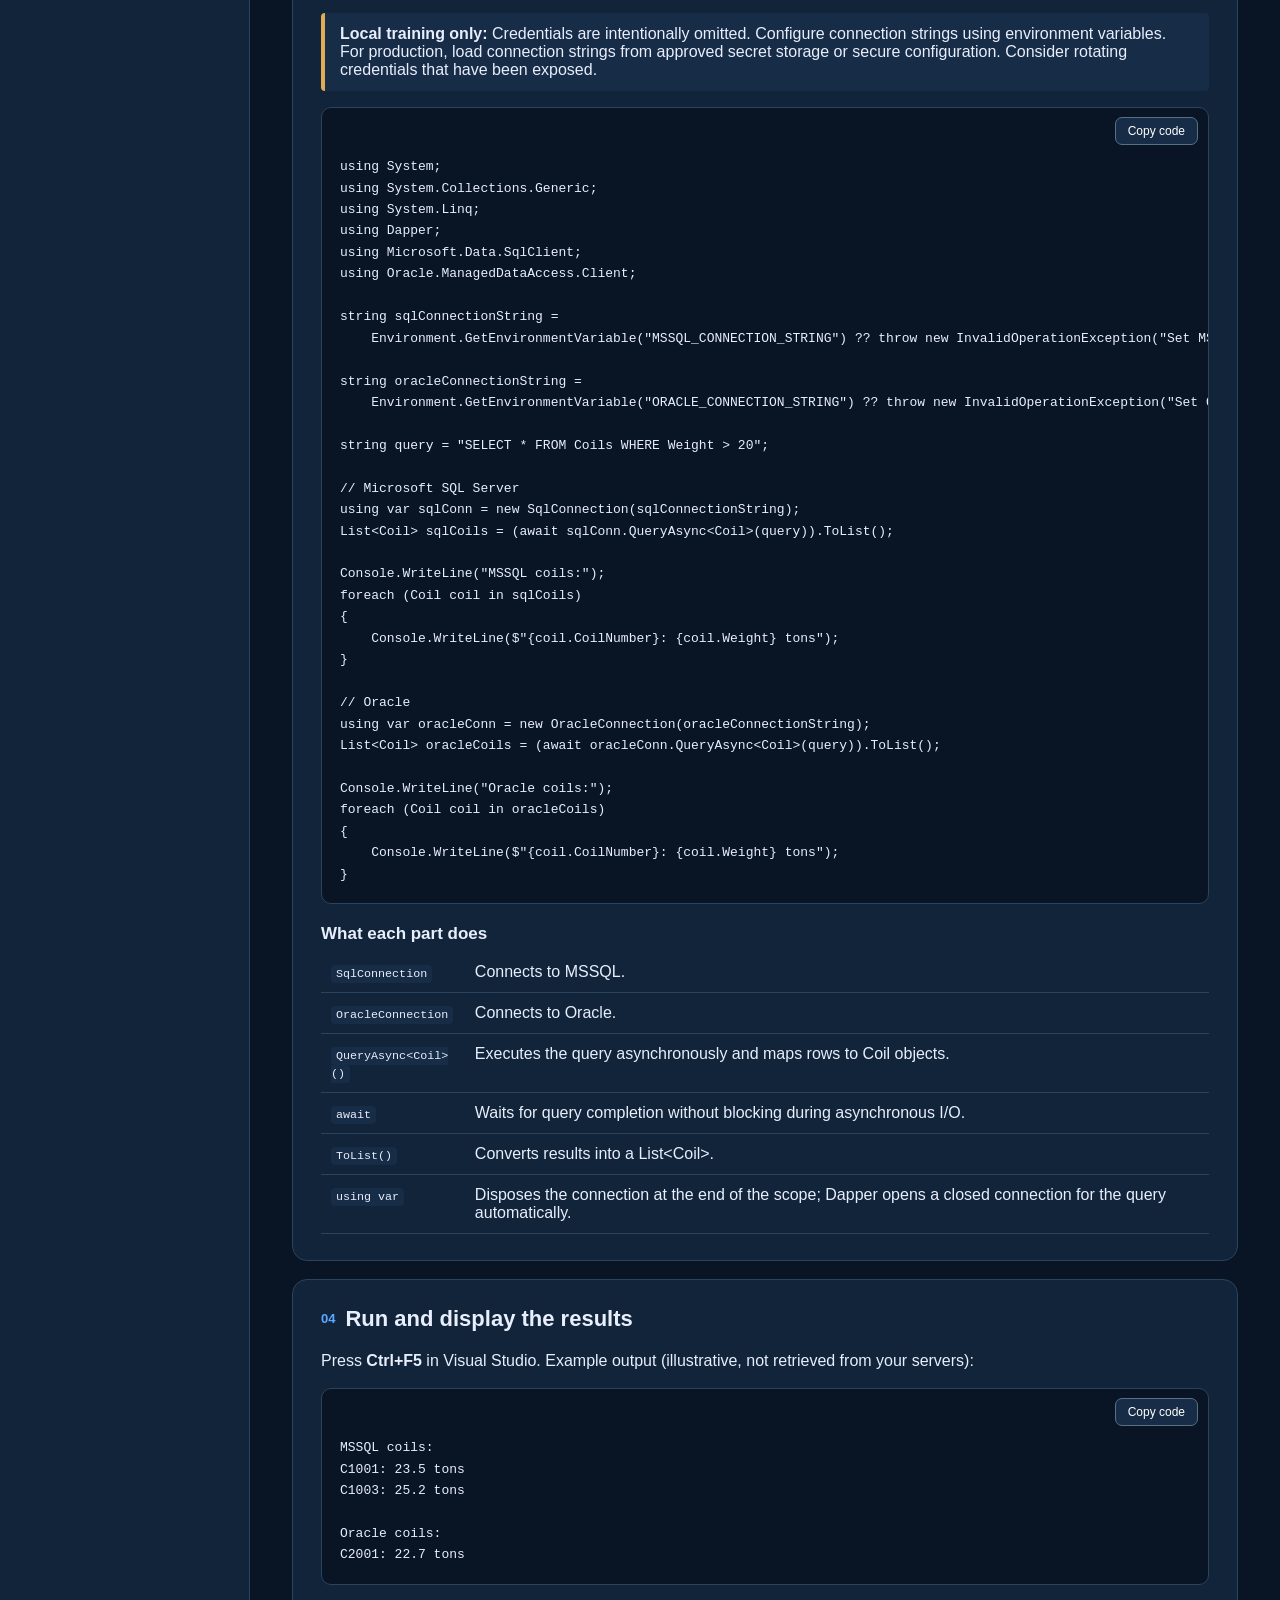
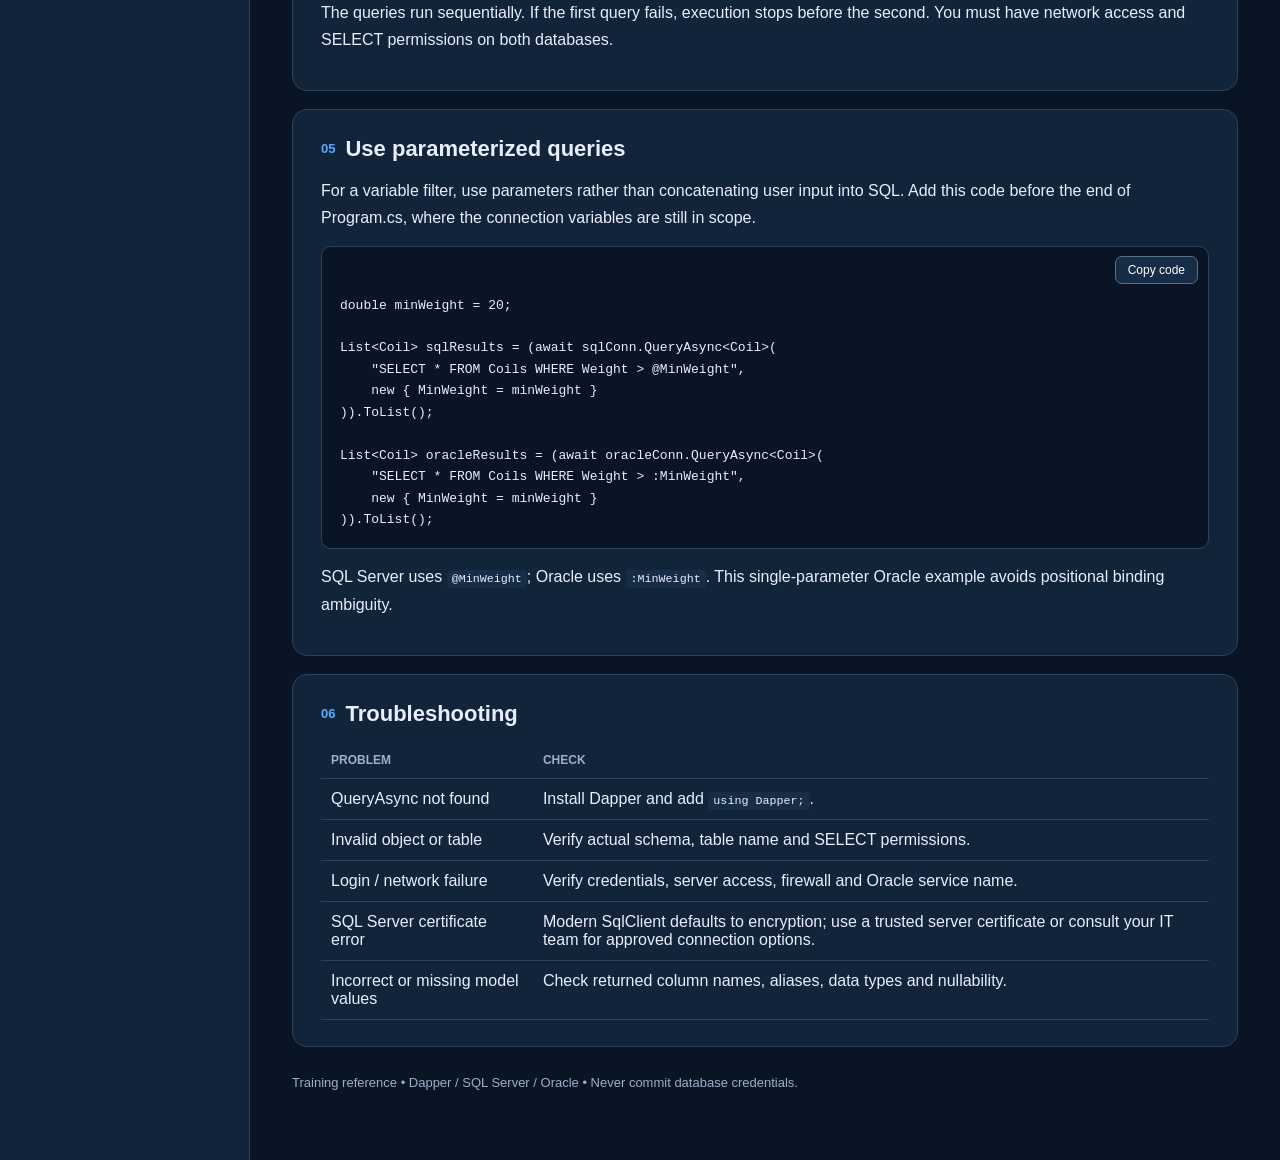
==== commit 628d2bb4: "Apply full Training Encyclopedia page layout to Dapper tutorial" ====
--- a/guides/database/dapper.html
+++ b/guides/database/dapper.html
@@ -1,24 +1,38 @@
-<!doctype html><html lang="en"><head><meta charset="utf-8"><meta name="viewport" content="width=device-width, initial-scale=1"><title>Dapper | MSSQL & Oracle</title><style>
-:root{color-scheme:light;--ink:#142338;--muted:#516178;--line:#dce4ed;--accent:#146e75;--bg:#f3f6fa}*{box-sizing:border-box}body{margin:0;background:var(--bg);color:var(--ink);font:16px/1.65 system-ui,Segoe UI,sans-serif}header{background:#142b40;color:#fff;padding:52px 24px 42px}header>div,main,footer{max-width:920px;margin:auto}h1{font-size:clamp(32px,5vw,48px);line-height:1.13;margin:10px 0}header p{color:#c5d7e5;margin:12px 0 0}.eyebrow{font-size:12px;letter-spacing:.16em;font-weight:750;color:#9be0d8}main{padding:24px 18px 40px}nav{display:flex;flex-wrap:wrap;gap:8px 18px;padding:10px 0 24px}a{color:var(--accent);font-weight:650;text-decoration:none}a:hover{text-decoration:underline}section{background:white;border:1px solid var(--line);border-radius:14px;padding:25px;margin-bottom:18px;scroll-margin-top:12px}h2{font-size:23px;line-height:1.3;margin:0 0 14px}h3{font-size:17px;margin:20px 0 8px}p{margin:10px 0}li{margin:5px 0}small,.muted{color:var(--muted)}.num{font-size:13px;display:inline-block;vertical-align:3px;margin-right:10px;color:var(--accent);font-weight:800}.code{position:relative;background:#142338;border-radius:9px;margin:12px 0;color:#e4edf8;overflow:hidden}.code pre{margin:0;padding:44px 16px 18px;overflow:auto;font:13px/1.65 Consolas,monospace;tab-size:4}.copy{position:absolute;right:9px;top:8px;border:1px solid #587084;background:#203b50;color:#fff;border-radius:6px;padding:5px 10px;cursor:pointer;font:12px system-ui}p code,li code,td code{background:#edf3f6;padding:2px 5px;border-radius:4px;font-size:.9em;overflow-wrap:anywhere}table{width:100%;border-collapse:collapse;text-align:left}td,th{padding:11px 8px;border-bottom:1px solid var(--line);vertical-align:top}th{font-size:12px;text-transform:uppercase;color:var(--muted)}.note{border-left:4px solid #c78b29;background:#fff8e8;padding:12px 15px;border-radius:4px;margin:16px 0}.flow{display:flex;gap:8px;align-items:center;flex-wrap:wrap;margin:16px 0}.flow span{border:1px solid var(--line);background:#f2f7f8;padding:8px 12px;border-radius:7px;font-weight:600}.flow b{color:var(--accent)}footer{padding:0 24px 30px;color:var(--muted);font-size:13px}@media print{body{background:white}header{background:white;color:var(--ink);padding:15px}header p,.eyebrow{color:var(--muted)}section{break-inside:auto;border:none;padding:10px}.copy,nav{display:none}.code pre{white-space:pre-wrap;overflow-wrap:anywhere;padding:12px;color:#111;background:#f0f2f4}.code{break-inside:auto}}
-/* Match the Training Encyclopedia look while retaining guide-specific layouts. */
-:root{color-scheme:dark;--bg:#091424;--ink:#e8eefc;--muted:#9bb0c9;--line:#2c435d;--accent:#5ba8ff;--panel:#11243a;--card:#172c46}
-body{background:var(--bg);color:var(--ink);font-family:Inter,"Segoe UI",Arial,sans-serif}
-body.light{color-scheme:light;--bg:#f7f9fc;--ink:#17263a;--muted:#54657b;--line:#dbe3ee;--accent:#0867d9;--panel:#fff;--card:#fff}
-header{background:linear-gradient(115deg,#163f78,#142845 60%,#102038);color:#fff;border-bottom:1px solid #31517a}
-header p{color:#d0e2fa}.eyebrow{color:#83bdff}
-section{background:var(--panel);border-color:var(--line);color:var(--ink)}
-.note{background:var(--card);border-left-color:#e1ac55}
-.flow span{background:var(--card);border-color:var(--line)}
-p code,li code,td code{background:var(--card);color:var(--ink)}
-th{color:var(--muted)}
-.code{background:#091424}.copy{background:#172c46;border-color:#2c435d}
-.guide-toolbar{display:flex;align-items:center;justify-content:space-between;gap:10px;max-width:920px;margin:0 auto 28px}
-.guide-toolbar a{color:#d0e2fa;text-decoration:none;font-weight:700}
-.guide-theme{background:#172c46;color:#e8eefc;border:1px solid #587084;border-radius:10px;padding:8px 14px;cursor:pointer}
-body.light .code{background:#142338}
-@media(max-width:600px){.guide-toolbar{margin-bottom:20px}}
-@media print{body,body.light{color:#111;background:#fff}section{background:white;color:#111}.guide-toolbar{display:none}}
-</style></head><body><header><div class="guide-toolbar"><a href="../../index.html">◈ Software Development Guide</a><button id="guide-theme" class="guide-theme" type="button" aria-label="Toggle light and dark theme">☼</button></div><div><div class="eyebrow">C# / DATABASE ACCESS / QUICK START</div><h1>Dapper with MSSQL &amp; Oracle</h1><p>One model. Two database providers. No DbContext required.</p></div></header><main><nav><a href="#setup">01 NuGet</a><a href="#model">02 Model</a><a href="#program">03 Program</a><a href="#run">04 Run</a><a href="#parameters">05 Parameters</a><a href="#troubleshoot">06 Troubleshooting</a></nav>
+<!doctype html>
+<html lang="en">
+<head>
+<meta charset="utf-8">
+<meta name="viewport" content="width=device-width, initial-scale=1">
+<title>Dapper | MSSQL & Oracle | Software Development Guide</title>
+<link rel="stylesheet" href="../../style.css">
+<link rel="stylesheet" href="../../guide.css">
+</head>
+<body class="guide-page">
+<header class="site-header">
+  <a class="brand" href="../../index.html">◈ Software Development Guide</a>
+  <div class="search-wrap"><a class="nav" href="../../index.html#category/.NET">← Back to .NET guides</a></div>
+  <button id="theme" class="theme-button" type="button" aria-label="Toggle light and dark theme">☼</button>
+</header>
+<div class="layout">
+ <aside class="sidebar">
+   <div class="side-title">EXPLORE</div>
+   <a href="../../index.html#home" class="nav">⌂ Dashboard</a>
+   <a href="../../index.html#library" class="nav">▤ All guides</a>
+   <div class="side-title">CATEGORIES</div>
+   <a href="../../index.html#category/.NET" class="nav guide-nav-active">.NET</a>
+   <div class="side-title">.NET GUIDES</div>
+   <a href="dapper.html" class="nav active">Dapper</a>
+   <a href="entity-framework.html" class="nav ">Entity Framework Core</a>
+   <div class="aside-foot">Your practical software development reference library</div>
+ </aside>
+ <main class="guide-main">
+  <section class="guide-hero">
+   <div class="eyebrow">C# / DATABASE ACCESS / QUICK START</div>
+   <h1>Dapper with MSSQL &amp; Oracle</h1>
+   <p>One model. Two database providers. No DbContext required.</p>
+  </section>
+  <nav class="guide-toc" aria-label="On this page"><a href="#setup">01 NuGet</a><a href="#model">02 Model</a><a href="#program">03 Program</a><a href="#run">04 Run</a><a href="#parameters">05 Parameters</a><a href="#troubleshoot">06 Troubleshooting</a></nav>
+  <div class="guide-content">
 <section id="setup"><h2><span class="num">01</span>Install the NuGet packages</h2><p>Open or create a modern .NET Console App in Visual Studio. In Solution Explorer, right-click the project and select <strong>Manage NuGet Packages</strong>. Select Browse, search for each package below, and click Install. Use versions compatible with your project's target framework.</p><table><thead><tr><th>Package</th><th>Purpose</th></tr></thead><tbody><tr><td><code>Dapper</code></td><td>Maps SQL results to C# objects.</td></tr><tr><td><code>Microsoft.Data.SqlClient</code></td><td>Microsoft SQL Server connection provider.</td></tr><tr><td><code>Oracle.ManagedDataAccess.Core</code></td><td>Oracle connection provider for modern .NET.</td></tr></tbody></table><div class="flow"><span>C# application</span><b>→</b><span>Dapper</span><b>→</b><span>SQL Server / Oracle provider</span><b>→</b><span>Database</span></div><p>No Entity Framework, custom ORM, DbContext or dependency injection is required.</p></section>
 <section id="model"><h2><span class="num">02</span>Create your model</h2><p>Right-click your project → Add → Class. Name it <strong>Coil.cs</strong>. Dapper matches returned column names to the properties in this class.</p><div class="code"><button type="button" class="copy">Copy code</button><pre><code>public class Coil
 {
@@ -79,13 +93,31 @@
     &quot;SELECT * FROM Coils WHERE Weight &gt; :MinWeight&quot;,
     new { MinWeight = minWeight }
 )).ToList();</code></pre></div><p>SQL Server uses <code>@MinWeight</code>; Oracle uses <code>:MinWeight</code>. This single-parameter Oracle example avoids positional binding ambiguity.</p></section>
-<section id="troubleshoot"><h2><span class="num">06</span>Troubleshooting</h2><table><thead><tr><th>Problem</th><th>Check</th></tr></thead><tbody><tr><td>QueryAsync not found</td><td>Install Dapper and add <code>using Dapper;</code>.</td></tr><tr><td>Invalid object or table</td><td>Verify actual schema, table name and SELECT permissions.</td></tr><tr><td>Login / network failure</td><td>Verify credentials, server access, firewall and Oracle service name.</td></tr><tr><td>SQL Server certificate error</td><td>Modern SqlClient defaults to encryption; use a trusted server certificate or consult your IT team for approved connection options.</td></tr><tr><td>Incorrect or missing model values</td><td>Check returned column names, aliases, data types and nullability.</td></tr></tbody></table></section></main><footer>Training reference • Dapper / SQL Server / Oracle • Never commit database credentials.</footer><script>document.querySelectorAll('.copy').forEach(b=>b.addEventListener('click',async()=>{const c=b.nextElementSibling.innerText;try{await navigator.clipboard.writeText(c)}catch(e){const t=document.createElement('textarea');t.value=c;document.body.append(t);t.select();const ok=document.execCommand('copy');t.remove();if(!ok){b.textContent='Select code to copy';return}}b.textContent='Copied';setTimeout(()=>b.textContent='Copy code',1400)}));</script><script>
-(function(){
-  const key="development-guide-theme";
-  if(localStorage.getItem(key)==="light")document.body.classList.add("light");
-  document.getElementById("guide-theme").addEventListener("click",()=>{
-    document.body.classList.toggle("light");
-    localStorage.setItem(key,document.body.classList.contains("light")?"light":"dark");
-  });
-})();
-</script></body></html>+<section id="troubleshoot"><h2><span class="num">06</span>Troubleshooting</h2><table><thead><tr><th>Problem</th><th>Check</th></tr></thead><tbody><tr><td>QueryAsync not found</td><td>Install Dapper and add <code>using Dapper;</code>.</td></tr><tr><td>Invalid object or table</td><td>Verify actual schema, table name and SELECT permissions.</td></tr><tr><td>Login / network failure</td><td>Verify credentials, server access, firewall and Oracle service name.</td></tr><tr><td>SQL Server certificate error</td><td>Modern SqlClient defaults to encryption; use a trusted server certificate or consult your IT team for approved connection options.</td></tr><tr><td>Incorrect or missing model values</td><td>Check returned column names, aliases, data types and nullability.</td></tr></tbody></table></section></div>
+  <footer class="guide-footer">Training reference • Dapper / SQL Server / Oracle • Never commit database credentials.</footer>
+ </main>
+</div>
+<script>
+document.querySelectorAll(".copy").forEach(button=>button.addEventListener("click",async()=>{
+  const code=button.nextElementSibling.innerText;
+  try { await navigator.clipboard.writeText(code); }
+  catch(error) {
+    const textarea=document.createElement("textarea");
+    textarea.value=code;document.body.append(textarea);textarea.select();
+    const copied=document.execCommand("copy");textarea.remove();
+    if(!copied){button.textContent="Select code to copy";return;}
+  }
+  button.textContent="Copied";
+  setTimeout(()=>button.textContent="Copy code",1400);
+}));
+const themeKey="development-guide-theme";
+try {
+ if(localStorage.getItem(themeKey)==="light")document.body.classList.add("light");
+} catch(error){}
+document.getElementById("theme").addEventListener("click",()=>{
+ document.body.classList.toggle("light");
+ try{localStorage.setItem(themeKey,document.body.classList.contains("light")?"light":"dark");}catch(error){}
+});
+</script>
+</body>
+</html>
--- a/style.css
+++ b/style.css
@@ -0,0 +1,15 @@
+:root{font-family:Inter,"Segoe UI",Arial,sans-serif;color:#e8eefc;background:#091424;--bg:#091424;--panel:#11243a;--card:#172c46;--line:#2c435d;--muted:#9bb0c9;--accent:#5ba8ff;--text:#e8eefc}
+*{box-sizing:border-box}html{scroll-behavior:smooth}body{margin:0;background:var(--bg);color:var(--text)}body.light{--bg:#f7f9fc;--panel:#fff;--card:#fff;--line:#dbe3ee;--muted:#54657b;--accent:#0867d9;--text:#17263a}
+.site-header{min-height:68px;display:flex;align-items:center;gap:24px;padding:12px 30px;background:var(--panel);border-bottom:1px solid var(--line);position:sticky;top:0;z-index:5}
+.brand{color:var(--text);text-decoration:none;font-weight:800;white-space:nowrap}.search-wrap{flex:1;max-width:650px}.search-wrap input{width:100%;padding:12px 16px;background:var(--bg);border:1px solid var(--line);border-radius:12px;color:var(--text);font:inherit}
+button{cursor:pointer;border:1px solid var(--line);border-radius:10px;padding:10px 14px;color:var(--text);background:var(--card);font:inherit}button:hover,.card:hover{border-color:var(--accent)}
+.layout{display:grid;grid-template-columns:250px minmax(0,1fr);min-height:calc(100vh - 68px)}.sidebar{padding:24px 16px;background:var(--panel);border-right:1px solid var(--line)}.side-title{font-size:11px;letter-spacing:.13em;font-weight:800;color:var(--muted);margin:22px 12px 12px}.nav{display:block;padding:11px 13px;border-radius:9px;color:var(--muted);text-decoration:none;font-size:14px}.nav:hover,.nav.active{background:var(--card);color:var(--accent)}.aside-foot{margin:36px 12px;font-size:12px;color:var(--muted);line-height:1.6}
+main{max-width:1400px;width:100%;padding:32px 42px;margin:0 auto}.hero{background:linear-gradient(115deg,#163f78,#142845 60%,#102038);padding:40px;border:1px solid #31517a;border-radius:20px;min-height:220px}.hero h1{font-size:clamp(27px,3vw,42px);margin:8px 0}.hero p{max-width:680px;line-height:1.65;color:#d0e2fa}.eyebrow{color:#83bdff;font-size:12px;letter-spacing:.15em;font-weight:800;text-transform:uppercase}.stats{display:flex;gap:12px;margin:20px 0 32px;flex-wrap:wrap}.stat{padding:16px 22px;border:1px solid var(--line);border-radius:12px;background:var(--panel)}.stat strong{display:block;font-size:23px}.stat span{font-size:12px;color:var(--muted)}h2{font-size:21px;margin:30px 0 18px}.grid{display:grid;grid-template-columns:repeat(auto-fit,minmax(240px,1fr));gap:16px}.card{background:var(--card);border:1px solid var(--line);border-radius:15px;padding:22px;cursor:pointer;transition:border-color .15s}.card h3{margin:14px 0 8px;font-size:18px}.card p{color:var(--muted);font-size:14px;line-height:1.6;min-height:46px}.pill{display:inline-block;font-size:11px;color:var(--accent);background:rgba(80,150,240,.12);padding:5px 9px;border-radius:20px}.card .arrow{display:block;text-align:right;color:var(--accent);font-size:20px}.empty{padding:50px;text-align:center;color:var(--muted)}.sr-only{position:absolute;width:1px;height:1px;padding:0;margin:-1px;overflow:hidden;clip:rect(0,0,0,0);white-space:nowrap;border:0}
+@media(max-width:760px){.site-header{padding:12px;gap:8px;flex-wrap:wrap}.brand{font-size:13px}.search-wrap{order:3;max-width:none;flex-basis:100%}.layout{grid-template-columns:1fr}.sidebar{display:flex;flex-wrap:wrap;gap:6px;padding:8px;align-items:center}.sidebar .side-title,.sidebar .aside-foot{display:none}#categories{display:flex;flex-wrap:wrap}.nav{font-size:12px;padding:8px}main{padding:20px}.hero{padding:24px}}
+
+/* Software Development Guide additions */
+.category-heading{display:flex;align-items:center;justify-content:space-between;gap:12px}
+.category-heading h2{margin:30px 0 18px}
+.card:focus-visible,.nav:focus-visible{outline:2px solid var(--accent);outline-offset:3px}
+.card small{color:var(--muted);font-size:12px}
+@media(max-width:760px){.category-heading{flex-wrap:wrap}}
--- a/guide.css
+++ b/guide.css
@@ -0,0 +1,33 @@
+
+/* Encyclopedia-compatible layouts for long-form development guides */
+.guide-page main.guide-main{max-width:1200px;width:100%;margin:0 auto;padding:30px 42px 70px}
+.guide-page .guide-hero{background:linear-gradient(115deg,#163f78,#142845 60%,#102038);padding:34px 38px;border:1px solid #31517a;border-radius:20px;color:#fff}
+.guide-page .guide-hero h1{font-size:clamp(27px,3vw,42px);line-height:1.17;margin:10px 0}
+.guide-page .guide-hero p{color:#d0e2fa;line-height:1.65;margin:9px 0 0}
+.guide-page .guide-toc{display:flex;gap:9px;flex-wrap:wrap;margin:22px 0 28px}
+.guide-page .guide-toc a{display:inline-block;color:var(--accent);background:var(--panel);border:1px solid var(--line);border-radius:9px;padding:8px 11px;text-decoration:none;font-size:13px;font-weight:650}
+.guide-page .guide-toc a:hover{border-color:var(--accent)}
+.guide-page .guide-content section{background:var(--panel);border:1px solid var(--line);border-radius:15px;padding:26px 28px;margin:0 0 18px;scroll-margin-top:90px}
+.guide-page .guide-content h2{font-size:22px;margin:0 0 15px}
+.guide-page .guide-content h3{font-size:17px;margin:20px 0 8px}
+.guide-page .guide-content p{line-height:1.7;margin:11px 0}
+.guide-page .guide-content li{line-height:1.65;margin:5px 0}
+.guide-page .guide-content a{color:var(--accent);font-weight:650;text-decoration:none}
+.guide-page .guide-content a:hover{text-decoration:underline}
+.guide-page .guide-content .num{font-size:13px;vertical-align:3px;margin-right:10px;color:var(--accent);font-weight:800}
+.guide-page .guide-content table{width:100%;border-collapse:collapse;text-align:left;display:block;overflow-x:auto}
+.guide-page .guide-content td,.guide-page .guide-content th{padding:11px 10px;border-bottom:1px solid var(--line);vertical-align:top}
+.guide-page .guide-content th{color:var(--muted);font-size:12px;text-transform:uppercase}
+.guide-page .guide-content .muted,.guide-page .guide-content small{color:var(--muted)}
+.guide-page .guide-content p code,.guide-page .guide-content li code,.guide-page .guide-content td code{background:var(--card);padding:2px 5px;border-radius:4px;font-size:.9em;overflow-wrap:anywhere}
+.guide-page .guide-content .code{background:#091424;color:#e8eefc;border:1px solid #2c435d;position:relative;overflow:hidden;border-radius:10px;margin:14px 0}
+.guide-page .guide-content .code pre{margin:0;padding:48px 18px 18px;overflow:auto;tab-size:4;font:13px/1.65 Consolas,monospace}
+.guide-page .guide-content .code .copy{position:absolute;right:10px;top:9px;background:#172c46;border:1px solid #587084;color:white;border-radius:7px;padding:6px 12px;font-size:12px}
+.guide-page .guide-content .note{border-left:4px solid #e1ac55;background:var(--card);padding:12px 15px;border-radius:4px;margin:16px 0}
+.guide-page .guide-content .flow{display:flex;gap:8px;align-items:center;flex-wrap:wrap;margin:16px 0}
+.guide-page .guide-content .flow span{border:1px solid var(--line);background:var(--card);padding:8px 12px;border-radius:7px;font-weight:600}
+.guide-page .guide-content .flow b{color:var(--accent)}
+.guide-page .guide-footer{color:var(--muted);font-size:13px;padding-top:10px}
+.guide-page .guide-nav-active{background:var(--card);color:var(--accent)}
+@media(max-width:760px){.guide-page main.guide-main{padding:20px}.guide-page .guide-hero{padding:24px}.guide-page .guide-content section{padding:20px}.guide-page .guide-content .code pre{font-size:12px}}
+@media print{.guide-page .site-header,.guide-page .sidebar,.guide-page .guide-toc,.guide-page .guide-content .copy{display:none}.guide-page .layout{display:block}.guide-page main.guide-main{max-width:none}.guide-page .guide-content section{break-inside:auto;background:white;color:black;border:0}.guide-page .guide-content .code pre{white-space:pre-wrap;overflow-wrap:anywhere}}
